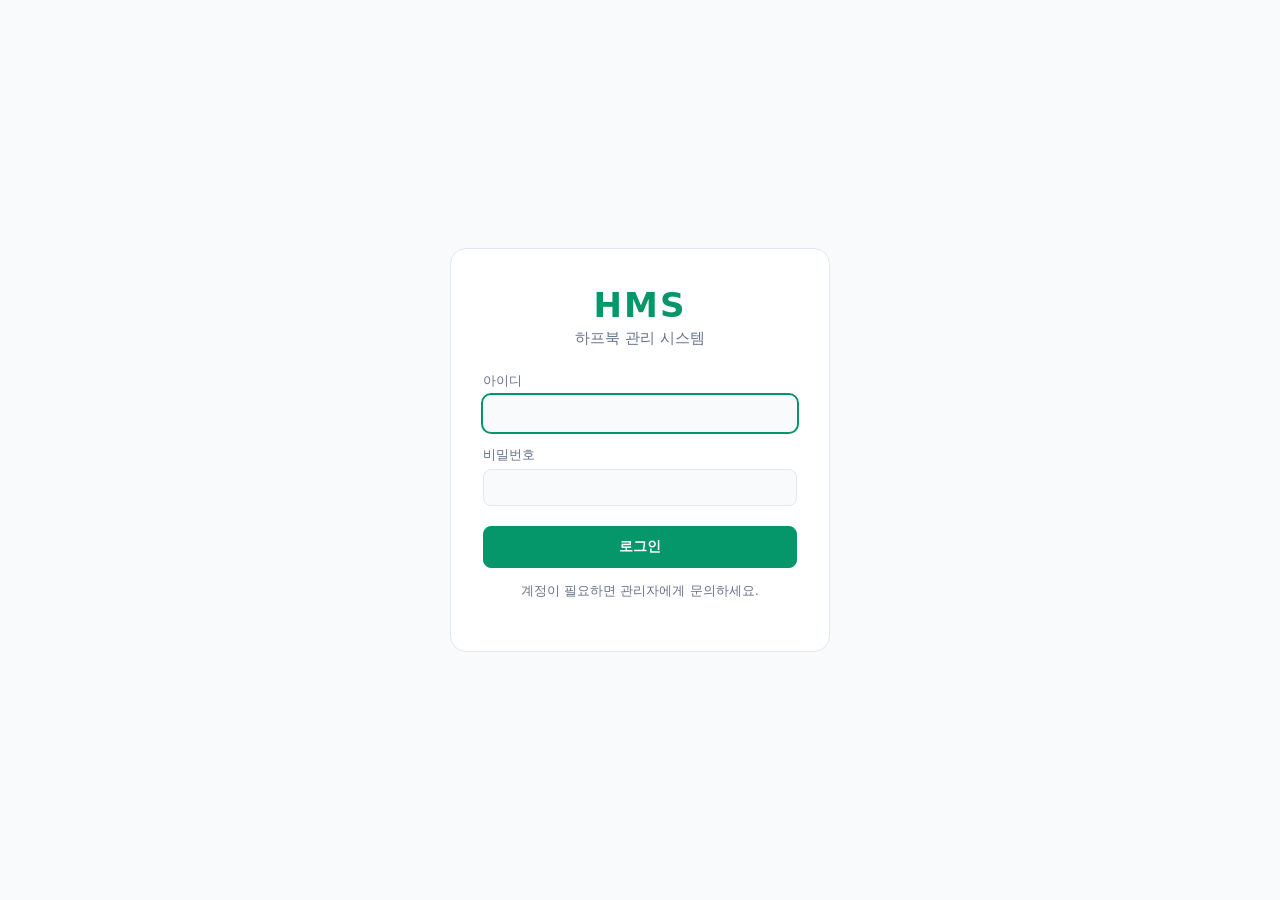
==== static/index.html @ fa66e3a2 "Prepare portfolio repository" ====
<!DOCTYPE html>
<html lang="ko">
<head>
<meta charset="utf-8">
<meta name="viewport" content="width=device-width, initial-scale=1">
<title>HMS — 하프북 관리 시스템</title>
<link rel="stylesheet" href="/static/css/app.css">
</head>
<body>

<!-- 로그인 / 최초 설정 -->
<div id="auth-screen" class="auth-screen hidden">
  <div class="auth-card">
    <div class="auth-brand">HMS</div>
    <div class="auth-sub">하프북 관리 시스템</div>

    <form id="login-form" class="auth-form hidden" autocomplete="off">
      <label>아이디<input type="text" id="login-username" required autocomplete="username"></label>
      <label>비밀번호<input type="password" id="login-password" required autocomplete="current-password"></label>
      <button type="submit" class="btn btn-primary btn-block">로그인</button>
      <p class="auth-hint">계정이 필요하면 관리자에게 문의하세요.</p>
    </form>

    <form id="setup-form" class="auth-form hidden" autocomplete="off">
      <p class="auth-note">최초 실행입니다. <b>관리자 계정</b>을 만들어 주세요.<br>이 계정으로 사용자 생성과 권한 설정을 하게 됩니다.</p>
      <label>관리자 아이디<input type="text" id="setup-username" required minlength="3"></label>
      <label>표시 이름<input type="text" id="setup-displayname" placeholder="예: 대표"></label>
      <label>비밀번호 (8자 이상)<input type="password" id="setup-password" required minlength="8"></label>
      <label>비밀번호 확인<input type="password" id="setup-password2" required minlength="8"></label>
      <button type="submit" class="btn btn-primary btn-block">관리자 계정 생성</button>
    </form>
  </div>
</div>

<!-- 앱 쉘 -->
<div id="app" class="app hidden">
  <!-- 좁은 화면(≤1024px)에서만 보이는 상단 바. PC에서는 CSS가 숨긴다. -->
  <header class="topbar">
    <button id="menu-toggle" class="menu-toggle" aria-label="메뉴 열기" aria-expanded="false">☰</button>
    <span class="tb-brand">HMS</span>
    <span class="tb-title"></span>
    <span class="tb-spacer"></span>
  </header>
  <div class="nav-backdrop" aria-hidden="true"></div>
  <aside class="sidebar">
    <div class="brand">HMS<span>하프북 관리 시스템</span></div>
    <nav id="nav">
      <a href="#" data-view="dashboard" class="active">대시보드</a>
      <a href="#" data-view="purchase">매입</a>
      <a href="#" data-view="orders">주문관리</a>
      <a href="#" data-view="setup">셋팅</a>
      <a href="#" data-view="shipping">배송 / 송장</a>
      <a href="#" data-view="as">A/S</a>
      <a href="#" data-view="reports">리포트</a>
      <a href="#" data-view="settings">설정</a>
    </nav>
    <div class="sidebar-foot">
      <div class="user-chip">
        <div class="user-name" id="chip-name">-</div>
        <div class="user-role" id="chip-role">-</div>
      </div>
      <div class="foot-actions">
        <button id="theme-toggle" class="btn btn-ghost btn-sm" title="다크 모드">◐</button>
        <button id="logout-btn" class="btn btn-ghost btn-sm">로그아웃</button>
      </div>
    </div>
  </aside>
  <main id="main"></main>
</div>

<div id="toasts"></div>
<script src="/static/js/autocomplete.js"></script>
<script src="/static/js/purchase.js"></script>
<script src="/static/js/orders.js"></script>
<script src="/static/js/setup.js"></script>
<script src="/static/js/shipping.js"></script>
<script src="/static/js/as.js"></script>
<script src="/static/js/reports.js"></script>
<script src="/static/js/app.js"></script>
<script src="/static/js/responsive.js"></script>
</body>
</html>
---- static/css/app.css ----
/* HMS — HALFBOOK 디자인 토큰(에메랄드) 기반. 다크모드는 [data-theme="dark"] */
:root {
  --primary: #059669;
  --primary-deep: #006948;
  --primary-soft: rgba(5, 150, 105, 0.10);
  --bg: #f8fafc;
  --surface: #ffffff;
  --border: #e2e8f0;
  --text: #0f172a;
  --text-dim: #64748b;
  --danger: #dc2626;
  --danger-soft: rgba(220, 38, 38, 0.10);
  --blue: #2563eb;
  --blue-soft: rgba(37, 99, 235, 0.10);
  --slate-soft: rgba(100, 116, 139, 0.12);
  --radius: 10px;
  --sidebar-w: 240px;
  font-size: 15px;
}
[data-theme="dark"] {
  --bg: #0b1220;
  --surface: #101a2c;
  --border: #1e2a3f;
  --text: #e6edf6;
  --text-dim: #8fa0b8;
  --primary-soft: rgba(5, 150, 105, 0.18);
}
* { box-sizing: border-box; }
html, body { margin: 0; padding: 0; height: 100%; }
body {
  font-family: "Pretendard", "Inter", "Malgun Gothic", "맑은 고딕", system-ui, sans-serif;
  background: var(--bg); color: var(--text);
}
.hidden { display: none !important; }
button { font: inherit; cursor: pointer; }
input, select, textarea { font: inherit; color: inherit; }

/* ---------- 로그인 ---------- */
.auth-screen { display: flex; align-items: center; justify-content: center; min-height: 100vh; padding: 24px; }
.auth-card {
  width: 380px; max-width: 100%; background: var(--surface);
  border: 1px solid var(--border); border-radius: 16px; padding: 36px 32px;
}
.auth-brand { font-size: 34px; font-weight: 800; letter-spacing: 2px; color: var(--primary); text-align: center; }
.auth-sub { text-align: center; color: var(--text-dim); margin: 4px 0 24px; }
.auth-form label { display: block; margin-bottom: 14px; font-size: 13px; color: var(--text-dim); }
.auth-form input {
  display: block; width: 100%; margin-top: 5px; padding: 10px 12px;
  border: 1px solid var(--border); border-radius: 8px; background: var(--bg);
}
.auth-form input:focus { outline: 2px solid var(--primary); border-color: transparent; }
.auth-hint, .auth-note { font-size: 13px; color: var(--text-dim); text-align: center; line-height: 1.6; }
.auth-note { text-align: left; background: var(--primary-soft); padding: 10px 12px; border-radius: 8px; }

/* ---------- 버튼 ---------- */
.btn {
  border: 1px solid var(--border); background: var(--surface); color: var(--text);
  border-radius: 8px; padding: 8px 14px; font-size: 14px;
}
.btn:hover { border-color: var(--primary); }
.btn-primary { background: var(--primary); border-color: var(--primary); color: #fff; font-weight: 600; }
.btn-primary:hover { background: var(--primary-deep); border-color: var(--primary-deep); }
.btn-danger { background: var(--danger-soft); border-color: transparent; color: var(--danger); }
.btn-ghost { background: transparent; border-color: transparent; color: var(--text-dim); }
.btn-ghost:hover { color: var(--text); border-color: var(--border); }
.btn-sm { padding: 4px 10px; font-size: 13px; }
.btn-block { width: 100%; padding: 11px; margin-top: 6px; }
.btn:disabled { opacity: .5; cursor: not-allowed; }

/* ---------- 쉘 ---------- */
.app { display: flex; min-height: 100vh; }
.sidebar {
  width: var(--sidebar-w); flex: 0 0 var(--sidebar-w);
  background: var(--surface); border-right: 1px solid var(--border);
  display: flex; flex-direction: column; position: sticky; top: 0; height: 100vh;
}
.brand { font-size: 24px; font-weight: 800; letter-spacing: 1px; color: var(--primary); padding: 22px 20px 14px; }
.brand span { display: block; font-size: 12px; font-weight: 500; letter-spacing: 0; color: var(--text-dim); margin-top: 2px; }
#nav { flex: 1; padding: 8px 12px; }
#nav a {
  display: flex; align-items: center; gap: 8px; padding: 10px 12px; margin-bottom: 2px;
  border-radius: 8px; color: var(--text); text-decoration: none; font-size: 14px;
}
#nav a:hover { background: var(--slate-soft); }
#nav a.active { background: var(--primary-soft); color: var(--primary); font-weight: 700; }
#nav a em { margin-left: auto; font-style: normal; font-size: 11px; color: var(--text-dim); background: var(--slate-soft); border-radius: 999px; padding: 2px 8px; }
.sidebar-foot { border-top: 1px solid var(--border); padding: 14px 16px; }
.user-chip .user-name { font-weight: 700; }
.user-chip .user-role { font-size: 12px; color: var(--text-dim); margin-top: 2px; }
.foot-actions { display: flex; gap: 6px; margin-top: 10px; }

main { flex: 1; padding: 28px 32px; min-width: 0; }
.page-title { font-size: 22px; font-weight: 800; margin: 0 0 4px; }
.page-desc { color: var(--text-dim); margin: 0 0 22px; font-size: 14px; }

/* ---------- 카드/placeholder ---------- */
.card {
  background: var(--surface); border: 1px solid var(--border);
  border-radius: var(--radius); padding: 20px 22px; margin-bottom: 18px;
}
.card h3 { margin: 0 0 12px; font-size: 16px; }
.placeholder { text-align: center; padding: 60px 20px; color: var(--text-dim); }
.placeholder .ph-badge {
  display: inline-block; background: var(--primary-soft); color: var(--primary);
  border-radius: 999px; padding: 4px 14px; font-weight: 700; margin-bottom: 12px; font-size: 13px;
}
.kpi-row { display: grid; grid-template-columns: repeat(auto-fit, minmax(180px, 1fr)); gap: 14px; margin-bottom: 20px; }
.kpi {
  background: var(--surface); border: 1px solid var(--border); border-left: 4px solid var(--primary);
  border-radius: var(--radius); padding: 14px 16px;
}
.kpi .kpi-label { font-size: 12px; color: var(--text-dim); }
.kpi .kpi-value { font-size: 20px; font-weight: 800; margin-top: 4px; }
.kpi .kpi-sub { font-size: 12px; color: var(--text-dim); margin-top: 2px; }

/* ---------- 탭 ---------- */
.tabs { display: flex; gap: 4px; border-bottom: 1px solid var(--border); margin-bottom: 18px; flex-wrap: wrap; }
.tabs button {
  border: none; background: none; padding: 10px 14px; color: var(--text-dim);
  border-bottom: 2px solid transparent; font-size: 14px;
}
.tabs button.active { color: var(--primary); border-bottom-color: var(--primary); font-weight: 700; }

/* 보기 전환(하위 탭) — 상위 탭과 확실히 달라 보여야 '어디에 있는지'를 안 잃는다.
   알약형 버튼 묶음. 상위 탭은 밑줄, 여기는 배경으로 구분한다. */
.subtabs {
  display: flex; gap: 4px; flex-wrap: wrap; margin: -6px 0 16px;
  background: var(--slate-soft); border-radius: 10px; padding: 4px;
}
.subtabs button {
  border: none; background: none; padding: 7px 13px; border-radius: 8px;
  color: var(--text-dim); font-size: 13.5px; cursor: pointer;
  display: inline-flex; align-items: center; gap: 6px;
}
.subtabs button:hover { color: var(--text); }
.subtabs button.active {
  background: var(--surface); color: var(--primary); font-weight: 700;
  box-shadow: 0 1px 3px rgba(0, 0, 0, .08);
}
/* 치워야 할 대수 — 0이면 JS가 숨긴다(빈 동그라미가 남으면 일이 있는 줄 안다) */
.subtab-badge {
  background: var(--danger); color: #fff; border-radius: 999px;
  padding: 1px 7px; font-size: 11px; font-weight: 700; line-height: 1.6;
}
.subtab-badge:empty { display: none; }

/* ---------- 테이블 ---------- */
.table-wrap { overflow-x: auto; }
table { width: 100%; border-collapse: collapse; font-size: 14px; }
th, td { text-align: left; padding: 9px 10px; border-bottom: 1px solid var(--border); vertical-align: middle; }
th { font-size: 12px; color: var(--text-dim); font-weight: 600; position: sticky; top: 0; background: var(--surface); }
tr:hover td { background: var(--slate-soft); }
.chip { display: inline-block; border-radius: 999px; padding: 2px 10px; font-size: 12px; font-weight: 600; }
.chip-green { background: var(--primary-soft); color: var(--primary); }
.chip-slate { background: var(--slate-soft); color: var(--text-dim); }
.chip-red { background: var(--danger-soft); color: var(--danger); }
.chip-blue { background: var(--blue-soft); color: var(--blue); }

/* ---------- 폼/편집 패널 ---------- */
.form-grid { display: grid; grid-template-columns: repeat(auto-fit, minmax(220px, 1fr)); gap: 12px 16px; align-items: end; }
.form-grid label, .form-col label { display: block; font-size: 13px; color: var(--text-dim); }
/* select·date·number까지 같은 규격으로 — 타입별로 빠뜨리면 그 칸만 폭·높이가 어긋난다 */
.form-grid input:not([type=checkbox]):not([type=radio]),
.form-grid select,
.form-grid textarea,
.form-col input {
  display: block; width: 100%; margin-top: 4px; padding: 8px 10px; height: 38px;
  border: 1px solid var(--border); border-radius: 8px; background: var(--bg);
  font: inherit; color: inherit; box-sizing: border-box;
}
.form-grid textarea { height: auto; }
.form-grid input:focus, .form-grid select:focus { outline: 2px solid var(--primary); border-color: transparent; }
.form-grid .check-line input { display: inline-block; width: 16px; height: 16px; margin-top: 0; }
.check-line { display: flex; align-items: center; gap: 8px; font-size: 14px; color: var(--text); padding: 4px 0; }
.check-line input { accent-color: var(--primary); width: 16px; height: 16px; }
.menu-perms { display: grid; grid-template-columns: repeat(auto-fit, minmax(260px, 1fr)); gap: 12px; }
.menu-perm-card { border: 1px solid var(--border); border-radius: 10px; padding: 12px 14px; background: var(--bg); }
.menu-perm-card .menu-head { font-size: 15px; }
.menu-perm-card .menu-desc { font-size: 12px; margin: 2px 0 8px 24px; }
.menu-sub { margin-left: 24px; padding-top: 6px; border-top: 1px dashed var(--border); }
.menu-sub .check-line { font-size: 13px; }
.perm-group { margin-bottom: 12px; }
.perm-group .pg-title { font-size: 12px; font-weight: 700; color: var(--text-dim); margin-bottom: 4px; }
.perm-grid { display: grid; grid-template-columns: repeat(auto-fit, minmax(200px, 1fr)); gap: 2px 14px; }
.editor-actions { display: flex; gap: 8px; margin-top: 16px; }
.inline-row { display: flex; gap: 8px; align-items: center; flex-wrap: wrap; margin-bottom: 12px; }
.inline-row input { padding: 8px 10px; border: 1px solid var(--border); border-radius: 8px; background: var(--bg); }
.muted { color: var(--text-dim); font-size: 13px; }

/* ---------- 업무 화면 공통 ---------- */
select { padding: 8px 10px; border: 1px solid var(--border); border-radius: 8px; background: var(--bg); color: inherit; }
.chip-violet { background: rgba(124, 58, 237, 0.12); color: #8b5cf6; }
/* 셋팅 화면의 옵션 칩 — 옵션이 여럿일 때 색으로 구분해 눈에 들어오게 한다
   (대표 요청 2026-07-31: 글자로만 이어 붙이면 무엇을 챙길지 안 보인다). */
.chip-amber { background: rgba(245, 158, 11, 0.14); color: #d97706; }
.chip-teal { background: rgba(13, 148, 136, 0.13); color: #0d9488; }
.chip-pink { background: rgba(219, 39, 119, 0.12); color: #db2777; }
.stage-th, .stage-cell { text-align: center; }
.stage-cell input { width: 18px; height: 18px; accent-color: var(--primary); }
/* 담당자와 체크 시각 — 대표 요청(2026-08-05) "언제 몇시에 누가 체크했는지".
   ★칸 폭을 86px로 넓혀 한국 이름(3~4자)이 안 잘리게 했다.
     행 높이(62px)는 그대로 — 체크박스 18 + 이름 13 + 시각 12 로 맞춘다. */
.stage-by {
  font-size: 11px; color: var(--text); font-weight: 600; line-height: 1.15;
  white-space: nowrap; overflow: hidden; text-overflow: ellipsis; text-align: center;
}
.stage-at {
  font-size: 9.5px; color: var(--text-dim); line-height: 1.15;
  white-space: nowrap; overflow: hidden; text-overflow: ellipsis; text-align: center;
  font-variant-numeric: tabular-nums;
}
.stage-cell { text-align: center; }
.stage-cell .check-line { padding: 0; }
.stage-cell.stage-locked .stage-by { color: var(--danger); font-weight: 700; }
.stage-locked { color: var(--danger); font-weight: 700; }
.timeline .tl-item { border-left: 2px solid var(--border); padding: 2px 0 12px 14px; margin-left: 6px; position: relative; }
.timeline .tl-item::before { content: ""; position: absolute; left: -5px; top: 6px; width: 8px; height: 8px; border-radius: 50%; background: var(--primary); }
.tl-time { font-size: 12px; color: var(--text-dim); }
.tl-detail { font-size: 12px; overflow-wrap: anywhere; }

/* ---------- 자동완성 ---------- */
.ac-wrap { position: relative; }
.ac-list {
  position: absolute; left: 0; right: 0; top: 100%; z-index: 50;
  background: var(--surface); border: 1px solid var(--border); border-radius: 8px;
  box-shadow: 0 6px 18px rgba(0,0,0,.14); max-height: 260px; overflow-y: auto; margin-top: 2px;
}
.ac-item { padding: 7px 10px; font-size: 14px; cursor: pointer; display: flex; align-items: center; gap: 8px; }
.ac-item:hover, .ac-item.active { background: var(--primary-soft); }
.ac-item .ac-tag { margin-left: auto; font-size: 11px; color: var(--text-dim); }
.ac-item mark { background: transparent; color: var(--primary); font-weight: 700; padding: 0; }
.ac-empty { padding: 8px 10px; font-size: 13px; color: var(--text-dim); }

/* ---------- 토스트 ---------- */
#toasts { position: fixed; right: 18px; bottom: 18px; display: flex; flex-direction: column; gap: 8px; z-index: 999; }
.toast {
  background: var(--surface); border: 1px solid var(--border); border-left: 4px solid var(--primary);
  border-radius: 8px; padding: 10px 16px; min-width: 220px; max-width: 360px;
  box-shadow: 0 4px 14px rgba(0,0,0,.12); font-size: 14px; animation: slidein .18s ease-out;
}
.toast.err { border-left-color: var(--danger); }
@keyframes slidein { from { transform: translateY(8px); opacity: 0; } to { transform: none; opacity: 1; } }

/* ================================================================
   반응형 — PC / 태블릿 / 폰
   ----------------------------------------------------------------
   경계선
     > 1024px  PC      : 사이드바 고정. 지금까지의 화면 그대로 둔다.
     ≤ 1024px  태블릿  : 사이드바를 서랍으로 감추고 상단 바를 띄운다.
     ≤ 820px   폰·태블릿 세로 : 표를 카드로 바꿔 옆으로 밀지 않게 한다.

   왜 1024인가: 예전 경계가 760px이라 아이패드 세로(768)가 'PC'로 잡혀
   사이드바에 240px를 뺏기고, 본문 513px 안에 895px짜리 주문표가 들어갔다.
   실제로 재 보고 고친 값이다(2026-07-29).

   ★PC 화면은 이 아래 규칙에 전혀 닿지 않는다 — 매일 쓰는 화면이 바뀌면 안 된다.
   ================================================================ */

/* 일괄 작업바 — 화면 아래에 붙어 따라다닌다.
   목록 위에만 그리면 아래쪽 주문을 체크했을 때 버튼 7개가 화면 밖에 있어 안 보인다. */
/* ★position:sticky는 '원래 자리'를 기준으로 붙는다. 이 바는 표 '위'에 있어서
   bottom:0으로 걸어도 아래에 고정되지 않았고, 40번째 줄을 체크하면 버튼 9개가
   화면 위쪽 밖으로 사라졌다(2026-07-29 전수조사). 화면에 고정(fixed)으로 바꾼다. */
.bulk-dock {
  position: fixed; left: var(--sidebar-w); right: 0; bottom: 0; z-index: 120;
  background: var(--surface); border-top: 1px solid var(--border);
  padding: 0 32px;
  box-shadow: 0 -6px 18px rgba(0, 0, 0, .12);
}
.bulk-dock .inline-row { margin: 8px 0; }
/* 바에 가려 마지막 줄을 못 보는 일이 없게 본문 아래를 띄운다 */
body.has-bulkbar main { padding-bottom: 96px; }
@media (max-width: 1024px) {
  .bulk-dock { left: 0; padding: 0 16px; }   /* 좁은 화면은 사이드바가 서랍이라 전체 폭 */
}
@media (max-width: 480px) { .bulk-dock { padding: 0 12px; } }

/* ---------- 상세 팝업(모달) ----------
   [상세]·[매칭]을 누르면 목록 위에 떠서 보인다. 예전처럼 페이지 맨 아래에 그리면
   긴 목록에서 눌러도 아무 일도 없는 것처럼 보이고, 스크롤로 데려가면 목록을 잃는다. */
.modal-back {
  position: fixed; inset: 0; z-index: 300;
  background: rgba(15, 23, 42, .45);
  display: flex; align-items: flex-start; justify-content: center;
  padding: 32px 16px; overflow-y: auto;
  animation: modalin .14s ease-out;
}
@keyframes modalin { from { opacity: 0; } to { opacity: 1; } }
.in-modal {
  width: 100%; max-width: 900px; margin: auto;
}
/* 패널 안의 카드가 곧 팝업 본체다 — 화면보다 길면 안에서만 스크롤한다 */
.in-modal > .card {
  margin: 0; max-height: calc(100vh - 64px); overflow-y: auto;
  box-shadow: 0 18px 50px rgba(0, 0, 0, .28);
}
.in-modal > .card + .card { margin-top: 14px; }

/* ★팝업으로 뜬 것은 무조건 바탕색을 갖는다.
   수기 주문·엑셀 가져오기처럼 .card 없이 점선 div로만 그린 패널이 있어
   뒤쪽 목록이 그대로 비쳐 글자가 안 읽혔다(대표 지적 2026-07-31).
   개별 화면을 하나씩 고치면 새 팝업을 만들 때 또 빠지므로 여기서 한 번에 보장한다.
   .card 는 위 규칙이 이미 처리하므로 :not(.card) 로 겹치지 않게 한다. */
.in-modal > *:not(.card) {
  background: var(--surface) !important;
  border: 1px solid var(--border) !important;
  border-radius: var(--radius) !important;
  padding: 20px 22px !important;
  margin: 0 !important;
  max-height: calc(100vh - 64px);
  overflow-y: auto;
  box-shadow: 0 18px 50px rgba(0, 0, 0, .28);
}
/* ★안쪽 점선은 건드리지 않는다. 바깥 상자의 점선은 위 !important 가 이미 실선으로
   덮으므로, 여기서 'div[style*=dashed] 전부 없애기' 같은 규칙을 더하면 주문 상세·A/S의
   정상적인 구분선(app.js:679, as.js:278, orders.js:814, purchase.js:87)까지 사라진다. */
body.modal-open { overflow: hidden; }          /* 뒤쪽 목록은 스크롤 잠금 */

@media (max-width: 820px) {
  .modal-back { padding: 12px 10px; }
  .in-modal > .card,
  .in-modal > *:not(.card) { max-height: calc(100vh - 24px); }
}

/* 상단 바 — PC에서는 숨어 있다 */
.topbar { display: none; }
.nav-backdrop { display: none; }

@media (max-width: 1024px) {
  .topbar {
    display: flex; align-items: center; gap: 10px;
    position: sticky; top: 0; z-index: 150;
    height: 54px; padding: 0 12px;
    background: var(--surface); border-bottom: 1px solid var(--border);
  }
  .topbar .tb-title { font-weight: 800; font-size: 16px; }
  .topbar .tb-brand { color: var(--primary); font-weight: 800; letter-spacing: 1px; }
  .topbar .tb-spacer { flex: 1; }
  .menu-toggle {
    width: 42px; height: 42px; border: 1px solid var(--border); border-radius: 10px;
    background: var(--surface); color: var(--text); font-size: 19px; line-height: 1;
  }

  .app { flex-direction: column; }

  /* 사이드바 = 왼쪽에서 밀려 나오는 서랍 */
  .sidebar {
    position: fixed; left: 0; top: 0; bottom: 0;
    width: 270px; max-width: 84vw; flex: none; height: 100vh;
    z-index: 200; transform: translateX(-100%);
    transition: transform .22s ease-out;
    box-shadow: 0 0 32px rgba(0, 0, 0, .18);
    overflow-y: auto;
  }
  body.nav-open .sidebar { transform: none; }
  .nav-backdrop {
    display: block; position: fixed; inset: 0; z-index: 190;
    background: rgba(15, 23, 42, .42);
    opacity: 0; pointer-events: none; transition: opacity .22s;
  }
  body.nav-open .nav-backdrop { opacity: 1; pointer-events: auto; }
  body.nav-open { overflow: hidden; }          /* 서랍 열린 동안 뒷면 스크롤 잠금 */

  main { padding: 18px 16px 40px; }

  /* 손가락으로 누르는 화면 — 작은 표적을 키운다(측정: 셋팅 화면 38개가 32px 미만) */
  .btn { min-height: 38px; }
  .btn-sm { min-height: 34px; padding: 6px 12px; }
  .tabs button { min-height: 42px; }
  .stage-cell input, .check-line input, .form-grid .check-line input {
    width: 22px; height: 22px;
  }
  #nav a { padding: 13px 12px; font-size: 15px; }

  /* iOS는 글자 16px 미만인 칸을 누르면 화면을 확대해 버린다 */
  .form-grid input:not([type=checkbox]):not([type=radio]),
  .form-grid select, .form-grid textarea, .form-col input,
  .inline-row input, .auth-form input, select {
    font-size: 16px;
  }
  .form-grid input:not([type=checkbox]):not([type=radio]),
  .form-grid select, .form-col input { height: 44px; }

  .table-wrap { -webkit-overflow-scrolling: touch; }
}

/* ---------- 표 → 카드 (폰·태블릿 세로) ----------
   표를 옆으로 미는 것은 창고에서 한 손으로 못 쓴다. 한 줄을 카드 한 장으로 세운다.
   칸 이름은 responsive.js가 표 머리글에서 읽어 data-label로 붙여 준다
   (화면을 그리는 JS 8개를 고치지 않으려고 이렇게 했다). */
@media (max-width: 820px) {
  table.resp-card { border: 0; display: block; width: 100%; }
  table.resp-card thead { display: none; }
  /* ★tfoot(합계 줄)도 반드시 함께 세운다. tbody만 카드로 만들면 tfoot이 표 폭을
     그대로 유지해서, 매출대장에서 화면이 262px 옆으로 밀렸다(2026-07-29 확인). */
  table.resp-card tbody,
  table.resp-card tfoot { display: block; width: 100%; }
  table.resp-card tbody tr,
  table.resp-card tfoot tr {
    display: block; background: var(--surface);
    border: 1px solid var(--border); border-radius: 12px;
    padding: 10px 14px; margin-bottom: 10px;
  }
  table.resp-card tfoot tr { border-color: var(--primary); font-weight: 700; }
  table.resp-card tbody tr:hover td { background: none; }
  table.resp-card tbody td,
  table.resp-card tfoot td {
    display: flex; align-items: flex-start; justify-content: space-between; gap: 4px 12px;
    border: 0; padding: 5px 0; text-align: right; font-size: 14px;
    /* 긴 주문번호·상품명이 카드 밖으로 삐져나오지 않게 */
    min-width: 0; overflow-wrap: anywhere; word-break: break-word;
    /* ★줄바꿈을 켠다. 한 줄로 두면 한 칸에 값이 둘 이상일 때(상품명 + 옵션 문구)
       뒤엣것이 옆으로 밀려 잘린다 — 셋팅 담당자가 봐야 할 옵션이 안 보였다. */
    flex-wrap: wrap;
  }
  table.resp-card td > * { max-width: 100%; overflow-wrap: anywhere; }
  /* 값이 여러 조각이면 이름표 다음 줄에 오른쪽 정렬로 쌓는다 */
  table.resp-card td > .muted,
  table.resp-card td > div { flex: 1 1 100%; text-align: right; }
  table.resp-card tbody td::before,
  table.resp-card tfoot td::before {
    content: attr(data-label);
    flex: 0 0 auto; max-width: 40%;
    color: var(--text-dim); font-size: 12px; font-weight: 600;
    text-align: left; padding-top: 2px; white-space: normal;
  }
  /* 머리글이 빈 칸(체크박스·버튼 열)은 이름표 없이, 값만 넓게 */
  table.resp-card td[data-label=""]::before,
  table.resp-card td:not([data-label])::before { content: none; }
  table.resp-card td[data-label=""],
  table.resp-card td:not([data-label]) { justify-content: flex-end; }
  table.resp-card td:empty { display: none; }
  /* 카드 안에서 버튼이 줄바꿈되게 — 3개 이상 붙는 열이 있다 */
  table.resp-card td > .btn { margin: 2px 0 2px 4px; }
  table.resp-card tbody tr td:first-child { padding-top: 0; }

  .kpi-row { grid-template-columns: repeat(auto-fit, minmax(142px, 1fr)); gap: 10px; }
  .kpi { padding: 12px 13px; }
  .kpi .kpi-value { font-size: 18px; }
  .card { padding: 16px 14px; }
  .page-title { font-size: 19px; }
  #toasts { left: 12px; right: 12px; bottom: 12px; }
  .toast { max-width: none; }
  .inline-row { gap: 6px; }
  .inline-row input, .inline-row select { flex: 1 1 160px; min-width: 0; }
  /* 좁은 화면에서 고정 폭 지정이 칸을 넘기지 않게 */
  #main [style*="min-width"] { min-width: 0 !important; }
}

@media (max-width: 480px) {
  main { padding: 14px 12px 40px; }
  .kpi-row { grid-template-columns: 1fr 1fr; }
  .editor-actions { flex-wrap: wrap; }
  .editor-actions .btn { flex: 1 1 auto; }
}

/* ---------- 셋팅 작업보드 (QC 작업 목록) ----------
   대표 결정(2026-08-03): 모든 행을 같은 높이로. 내용이 길다고 행이 두꺼워지면 안 된다.
   원인 실측 — 옵션 글자 수가 중앙 38자에서 최대 137자까지 벌어진다(상품명은 57자로 편차 작음).

   그래서 상품 칸을 '딱 2줄'로 고정한다.
     1줄 = 수량 · 제품코드 · 재고 · 상품명
     2줄 = 스펙 · 옵션 · 메모
   넘치는 글자는 …으로 접고 마우스를 올리면(title) 전부 보인다.
   행 높이가 같아야 목록을 훑을 때 눈이 흔들리지 않는다. */
/* ★고정 레이아웃 — 안 쓰면 내용(nowrap)이 칸 폭을 밀어 표가 화면의 두 배(3187px)가 된다.
   fixed면 아래에 적은 폭이 그대로 지켜지고, 남는 자리는 폭을 안 준 '상품' 칸이 가져간다. */
.setup-table { table-layout: fixed; width: 100%; }
/* 칸 폭은 colgroup으로 정한다. 폭을 안 준 두 번째 칸(상품)이 남는 자리를 전부 가져간다. */
/* ★단계 칸을 넓히면 그만큼 상품 칸이 줄어 옵션 칩이 접히고 행이 다시 들쭉날쭉해진다
   (2026-08-05 실측 62~114px). 다른 칸에서 나눠 덜어 상품 칸 손실을 최소로 잡는다.
   ★2026-08-05 대표: "가로로 너무 빽빽하다" — 재고 칩·상세 버튼이 채널 칸으로 내려가며
     행이 세로로 늘었으므로, 그 높이를 살려 각 칸에 숨통을 텄다.
     수취인은 배송 메시지를 함께 받으므로 크게 넓힌다(주소는 [상세 보기]에만). */
.setup-table .col-chan { width: 176px; }
.setup-table .col-recipient { width: 152px; }
.setup-table .col-assets { width: 206px; }   /* 자산번호 + 스캔칸이 잘렸다(실측 169>152) */
.setup-table .col-stage { width: 80px; }   /* 46px일 때 담당자 이름이 잘렸다 */
.setup-table .col-status { width: 108px; }
/* 표에서 tr의 height는 '최소 높이'로 동작한다 — 옵션이 많으면 그만큼 커지고,
   짧은 주문은 62px로 가지런히 맞는다. */
.setup-rows-fixed tr { height: 76px; }
.setup-rows-fixed td { overflow: hidden; padding: 11px 13px; vertical-align: top; }
/* 여러 줄이 쌓이는 칸만 위 정렬 — 체크·입력 칸은 가운데가 눈에 편하다 */
.setup-rows-fixed td.stage-cell,
.setup-rows-fixed td.setup-assets,
.setup-rows-fixed td.setup-status { vertical-align: middle; }
.setup-rows-fixed td.setup-prod { overflow: visible; }

.setup-prod { /* 폭을 주지 않는다 — fixed 레이아웃에서 남는 자리를 전부 가져간다 */ }
/* 한 줄 = 가로로 나열하고 절대 접지 않는다. 남는 것은 마지막 요소가 …으로 삼킨다 */
.prod-line {
  display: flex; align-items: center; gap: 6px;
  white-space: nowrap; overflow: hidden; line-height: 1.35;
}
.prod-line + .prod-line { margin-top: 3px; }
/* 1줄(수량·코드·메모)은 짧다 — 상품명은 다음 줄에서 칸 전체를 쓴다 */
.prod-meta { gap: 8px; }
.prod-line > * { flex: 0 0 auto; }
.prod-qty { font-size: clamp(13px, 0.95vw, 16px); font-weight: 800; }
.prod-code { font-size: clamp(11.5px, 0.72vw, 13px); font-weight: 700; color: var(--primary); }
/* 상품명·스펙은 남는 자리를 나눠 갖고, 모자라면 자기 안에서 … 처리한다 */
.prod-title, .prod-spec {
  flex: 1 1 auto; min-width: 0;
  overflow: hidden; text-overflow: ellipsis; white-space: nowrap;
}
/* 상품명은 마케팅 문구가 길어 한 줄로는 절반이 잘린다(실측 50건 중 31건).
   ★대표 2026-08-05: "제목이 길어 가로로 넓어지니 두 칸으로 넘겨줘도 된다" —
     세 줄까지 편다(2줄로도 6건이 잘렸다). 그래도 넘치면 …, 마우스를 올리면 전부. */
.prod-title {
  font-size: clamp(12px, 0.85vw, 15px); font-weight: 700; width: 100%;
  white-space: normal; display: -webkit-box; -webkit-line-clamp: 3;
  -webkit-box-orient: vertical; line-height: 1.35;
}
/* 스펙(CPU·RAM·SSD)은 셋팅할 때 실제로 보는 값이라 한 줄에 접으면 쓸모가 준다 —
   실측 50건 중 43건이 잘렸다. 상품명과 같이 두 줄까지 편다. */
.prod-spec {
  font-size: clamp(10.5px, 0.66vw, 12px); color: var(--text-dim); flex-shrink: 2;
  white-space: normal; display: -webkit-box; -webkit-line-clamp: 2;
  -webkit-box-orient: vertical; line-height: 1.4;
}
.setup-prod .chip { font-size: clamp(10px, 0.62vw, 12px); }
/* 옵션 — 필수 정보라 절대 자르지 않는다(대표 지시 2026-08-03).
   자체 줄을 쓰고, 자리가 모자라면 다음 줄로 넘긴다. 그만큼 행이 커져도 된다. */
.setup-opts {
  display: flex; flex-wrap: wrap; gap: 3px; align-items: center;
  margin-top: 2px; white-space: normal;
}
.setup-opts .chip {
  flex: 0 1 auto; max-width: 100%; margin: 0 !important;
  white-space: normal; overflow-wrap: anywhere; line-height: 1.35;
}
/* 상품명 링크 — 누르면 그 쇼핑몰의 상품이 열린다 */
a.prod-title { color: inherit; text-decoration: none; cursor: pointer; }
a.prod-title:hover { color: var(--primary); text-decoration: underline; }
/* 수취인 — 누르면 성함·연락처·주소가 뜬다 */
.link-btn {
  border: 0; background: none; padding: 0; color: var(--text);
  font: inherit; text-align: left; cursor: pointer;
  max-width: 100%; overflow: hidden; text-overflow: ellipsis; white-space: nowrap;
}
.link-btn:hover { color: var(--primary); text-decoration: underline; }

/* 채널 / 주문 — 가로 한 줄 */
.setup-chan { white-space: nowrap; overflow: hidden; line-height: 1.5; }
.setup-chan .chan-no { font-size: clamp(11px, 0.66vw, 12px); color: var(--text-dim); margin-left: 6px; }
/* 나머지 칸도 한 줄로 — '제작 대기'가 두 줄로 접히던 문제 */
.setup-assets { }
.setup-recipient { white-space: nowrap; overflow: hidden; text-overflow: ellipsis; line-height: 1.5; }
/* 배송 메시지 — 작업 전에 봐야 하므로 목록에 둔다. 두 줄까지 펴고, 더 길면 마우스를 올려서 본다 */
.recv-msg {
  margin-top: 4px; font-size: 11.5px; color: var(--text-dim); max-width: 100%;
  overflow: hidden; white-space: normal; line-height: 1.4;
  display: -webkit-box; -webkit-line-clamp: 2; -webkit-box-orient: vertical;
}
.setup-status { white-space: nowrap; }
.setup-status .chip { white-space: nowrap; }

@media (max-width: 1600px) {
  .setup-table .col-chan { width: 182px; }
  .setup-table .col-recipient { width: 140px; }
  .setup-table .col-assets { width: 198px; }
  .setup-table .col-stage { width: 78px; }
  .setup-table .col-status { width: 108px; }
}
@media (max-width: 1360px) {
  .setup-table .col-chan { width: 162px; }
  .setup-table .col-recipient { width: 112px; }
  .setup-table .col-assets { width: 186px; }
  .setup-table .col-stage { width: 70px; }
  .setup-table .col-status { width: 98px; }
}

/* 자산 매칭 칸 — 한 줄. 수량만큼 칸을 늘어놓지 않고 '지금 찍을 칸' 하나만 둔다 */
.as-slots {
  display: flex; gap: 4px; align-items: center;
  white-space: nowrap; overflow: hidden;
}
.as-item { display: inline-flex; align-items: center; gap: 2px; flex: 0 0 auto; }
/* 버튼 여백이 크면 그 행만 한 뼘 두꺼워진다 — 한 줄 높이로 맞춘다 */
.as-slots .btn-sm { padding: 1px 5px; line-height: 1.3; }
.as-slots .as-slot { height: 24px; }
.as-slots .chip { padding: 1px 8px; }
.as-item .chip { margin: 0; }
.as-err {
  display: block; margin-top: 2px; font-size: 11px;
  white-space: nowrap; overflow: hidden; text-overflow: ellipsis; max-width: 100%;
}

/* ---------- 매입 전표 등록 폼 ----------
   대표 지적(2026-08-04): 자산 담기 쪽에 구획이 없어 어디까지가 한 덩어리인지 헷갈린다.
   → 1) 전표 정보 2) 자산 담기 3) 담긴 자산 세 단계로 테두리를 나누고 번호를 붙인다. */
.slip-form {
  border: 1px solid var(--border); border-radius: var(--radius);
  background: var(--surface); padding: 16px 18px; margin: 8px 0;
}
.slip-form .sf-title { margin-bottom: 14px; }
.sf-step {
  border: 1px solid var(--border); border-radius: 10px;
  padding: 14px 16px; margin-bottom: 12px; background: var(--bg);
}
.sf-step-head {
  display: flex; align-items: center; gap: 8px;
  margin: 0 0 10px; font-size: 15px; font-weight: 700;
}
/* 단계 번호 — 순서가 한눈에 보이게 */
.sf-no {
  display: inline-flex; align-items: center; justify-content: center;
  width: 22px; height: 22px; border-radius: 50%;
  background: var(--primary); color: #fff; font-size: 12px; font-weight: 800;
}
.sf-actions { margin-top: 4px; }
/* 사양 묶음 — 접었다 펼 수 있게. 같은 모델을 연달아 담을 땐 값이 남아 그대로 따라간다 */
.sf-spec { margin-top: 10px; border-top: 1px dashed var(--border); padding-top: 8px; }
.sf-spec > summary { cursor: pointer; font-weight: 700; font-size: 14px; }
/* 제품코드 자동완성 목록 — 입력칸 바로 아래에 뜬다 */
.code-list {
  display: none; position: absolute; z-index: 45; left: 0; right: 0; top: 100%;
  max-height: 280px; overflow: auto; background: var(--surface);
  border: 1px solid var(--border); border-radius: 8px;
  box-shadow: 0 6px 18px rgba(0, 0, 0, .18); min-width: 260px;
}
.code-item { padding: 7px 10px; cursor: pointer; border-bottom: 1px solid var(--border); }
.code-item:last-child { border-bottom: none; }
.code-item:hover, .code-item.on { background: var(--slate-soft); }
.code-item .chip { margin-left: 6px; font-size: 11px; }

/* 긴 목록 페이지 넘김 — 표 바로 아래 오른쪽에 붙는다.
   ★한 쪽에 다 들어가면 JS가 아예 안 그린다(빈 막대가 남지 않게). */
.pager {
  display: flex; align-items: center; justify-content: flex-end;
  gap: 6px; margin-top: 10px; flex-wrap: wrap;
}
.pager button { min-width: 34px; padding: 5px 9px; font-size: 13px; }
.pager button:disabled { opacity: .35; cursor: default; }
.pager-at { font-size: 13px; margin: 0 4px; }

/* 자산 상세 맨 위 — 이 자산이 어느 매입 전표로 들어왔는지.
   흐린 글씨로 아래에 묻어 두면 아무도 못 찾는다(2026-08-04 대표 지적). */
.slip-bar {
  display: flex; align-items: center; gap: 8px; flex-wrap: wrap;
  margin: 10px 0 4px; padding: 9px 12px; font-size: 13.5px;
  background: var(--slate-soft); border-radius: 10px;
  border-left: 3px solid var(--primary);
}
.slip-bar .slip-open { font-size: 15px; font-weight: 800; }
.slip-bar-none { border-left-color: var(--border); color: var(--text-dim); }

/* 중복 의심 자산 — 접어 두는 경고 카드 */
.dup-card > summary {
  cursor: pointer; font-size: 15px; list-style: none;
  display: flex; align-items: center; gap: 6px; flex-wrap: wrap;
}
.dup-card > summary::-webkit-details-marker { display: none; }
.dup-card > summary::before { content: "▶"; font-size: 11px; color: var(--text-dim); }
.dup-card[open] > summary::before { content: "▼"; }
/* 자산 합계 ↔ 전표 매입금액 대조 */
#sa-sum { font-size: 14px; }
/* 시리얼 연속 스캔 — 담은 줄 아래에 붙는다 */
.sn-scan {
  margin-top: 10px; padding: 10px 12px;
  border: 1px solid var(--primary); border-radius: 10px;
  background: var(--primary-soft);
}
.sn-list { display: flex; flex-wrap: wrap; gap: 4px; margin-top: 8px; }
.sn-list .chip { margin: 0; }

/* 챙길 옵션 칩 — 누르면 체크된다.
   ★2026-08-03 표를 한 줄로 압축하며 체크박스를 없앴더니, 서버의 '체크해야 제작완료'
     가드에 걸려 쿠팡·카카오 주문이 통째로 막혔다. 칩 자체를 버튼으로 되돌린 것. */
.prep-chip { border: none; cursor: pointer; font: inherit; font-size: 12px; font-weight: 600; }
.prep-chip:disabled { cursor: default; opacity: .7; }
.prep-chip:not(:disabled):hover { filter: brightness(.93); }

/* 셋팅 행 상세 — QC 프로그램(192.168.0.185:3000)과 같은 4칸 구성
   (대표 요청 2026-08-05): 상품 정보 / 결제 정보 / 구매자·배송지 / 처리 이력. */
.setup-chan .chan-stock { margin-top: 5px; display: flex; gap: 5px; flex-wrap: wrap; }
.setup-chan .chan-stock:empty { display: none; }
.setup-chan .chan-more { margin-top: 6px; padding: 3px 10px; font-size: 11.5px; }
.setup-detail > td { background: var(--bg); padding: 14px 16px; }
.setup-detail:hover > td { background: var(--bg); }
.dt-grid { display: grid; grid-template-columns: repeat(auto-fit, minmax(240px, 1fr)); gap: 12px; }
.dt-card {
  background: var(--surface); border: 1px solid var(--border);
  border-radius: 10px; padding: 12px 14px; font-size: 13px;
}
.dt-head {
  font-size: 12px; color: var(--text-dim); font-weight: 700; margin-bottom: 8px;
  display: flex; align-items: center; gap: 6px; justify-content: space-between;
}
.dt-line { display: flex; gap: 8px; padding: 3px 0; align-items: flex-start; }
.dt-k { color: var(--text-dim); font-size: 12px; min-width: 62px; flex: 0 0 62px; }
.dt-v { flex: 1; word-break: break-word; }
/* 처리 이력 — 끝난 단계는 색이 찬 점, 아직인 단계는 빈 점 */
.dt-step { display: flex; gap: 8px; padding: 5px 0; align-items: flex-start; }
.dt-step .dt-dot {
  width: 9px; height: 9px; border-radius: 50%; margin-top: 4px; flex: 0 0 9px;
  border: 2px solid var(--border); background: transparent;
}
.dt-step.on .dt-dot { background: var(--primary); border-color: var(--primary); }
.dt-step.on b { color: var(--primary); }

/* 알림 카드 — '조치가 필요하다'를 알리되 작업을 막지는 않는다 */
.warn-card { border-left: 4px solid var(--amber, #d97706); }

/* 같은 주문이 두 줄인 것 — 출고 처리가 아니라 정리 대상이라 눈에 띄게 구분한다 */
.dup-warn {
  margin-top: 12px; padding: 10px 12px; border-radius: 10px;
  border: 1px solid var(--red, #dc2626); background: var(--red-soft, rgba(220, 38, 38, 0.06));
}

/* 단계 카드 — 눌러서 그 단계만 골라 본다(대표 2026-08-05: "왜 누를 수 없나") */
.kpi-btn {
  cursor: pointer; text-align: left; font: inherit;
  border: 1px solid var(--border); background: var(--surface);
  transition: border-color .12s, box-shadow .12s;
}
.kpi-btn:hover { border-color: var(--primary); }
.kpi-btn.on { border-color: var(--primary); box-shadow: inset 0 0 0 1px var(--primary); }
.kpi-btn.on .kpi-label { color: var(--primary); font-weight: 700; }
.kpi-log .kpi-value { font-size: 16px; color: var(--text-dim); }

/* QC에서는 이미 출고된 건 — 작업하기 전에 눈에 띄어야 한다 */
.chip-amber { background: var(--amber-soft, rgba(217, 119, 6, 0.12)); color: var(--amber, #b45309); }
.qc-shipped-chip { display: block; margin-top: 3px; font-size: 11px; cursor: help; }

/* 출고 마감 담당자 — 상태 칩 아래 한 줄 */
.ship-done { margin-top: 3px; font-size: 11px; color: var(--text-dim); line-height: 1.3; }
.ship-done b { color: var(--text); font-weight: 700; }
.ship-done span { font-size: 10px; font-variant-numeric: tabular-nums; }
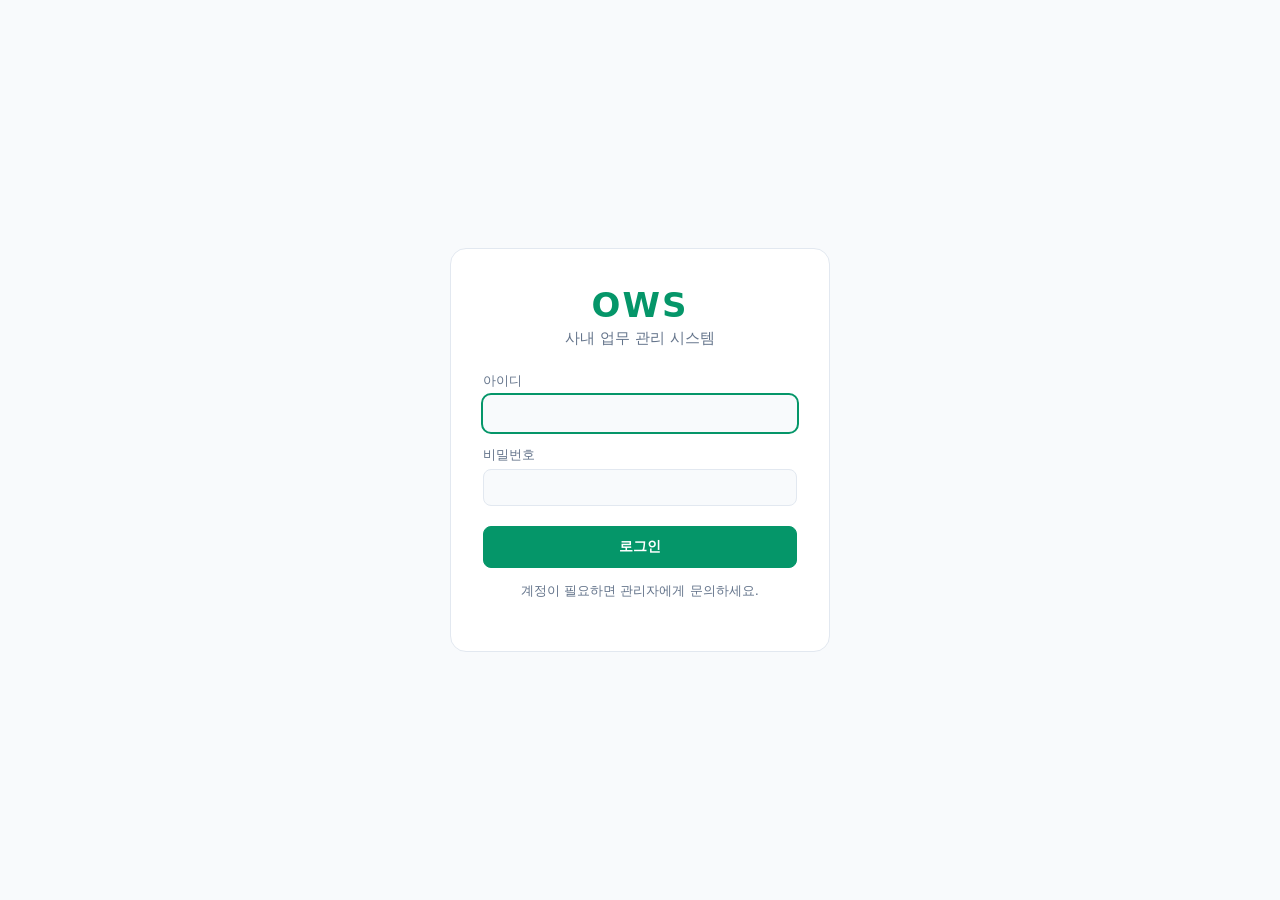
==== commit f2fe8850: "Expand workflow system and add interview demo" ====
--- a/static/index.html
+++ b/static/index.html
@@ -3,16 +3,17 @@
 <head>
 <meta charset="utf-8">
 <meta name="viewport" content="width=device-width, initial-scale=1">
-<title>HMS — 하프북 관리 시스템</title>
+<title>Operations Workflow System</title>
 <link rel="stylesheet" href="/static/css/app.css">
+<link rel="stylesheet" href="/static/css/workload.css">
 </head>
 <body>
 
 <!-- 로그인 / 최초 설정 -->
 <div id="auth-screen" class="auth-screen hidden">
   <div class="auth-card">
-    <div class="auth-brand">HMS</div>
-    <div class="auth-sub">하프북 관리 시스템</div>
+    <div class="auth-brand">OWS</div>
+    <div class="auth-sub">사내 업무 관리 시스템</div>
 
     <form id="login-form" class="auth-form hidden" autocomplete="off">
       <label>아이디<input type="text" id="login-username" required autocomplete="username"></label>
@@ -37,13 +38,18 @@
   <!-- 좁은 화면(≤1024px)에서만 보이는 상단 바. PC에서는 CSS가 숨긴다. -->
   <header class="topbar">
     <button id="menu-toggle" class="menu-toggle" aria-label="메뉴 열기" aria-expanded="false">☰</button>
-    <span class="tb-brand">HMS</span>
+    <span class="tb-brand">OWS</span>
     <span class="tb-title"></span>
     <span class="tb-spacer"></span>
   </header>
   <div class="nav-backdrop" aria-hidden="true"></div>
   <aside class="sidebar">
-    <div class="brand">HMS<span>하프북 관리 시스템</span></div>
+    <div class="brand">OWS<span>사내 업무 관리 시스템</span></div>
+    <!-- 업데이트 내역(2026-08-14 대표) — 작업자가 '뭐가 바뀌었는지'를 여기서 본다.
+         안 본 날짜가 있으면 빨간 점이 붙는다. -->
+    <button id="whatsnew-btn" class="whatsnew-btn" title="최근 바뀐 내용을 봅니다">
+      📋 업데이트 내역<span id="whatsnew-dot" class="whatsnew-dot hidden"></span>
+    </button>
     <nav id="nav">
       <a href="#" data-view="dashboard" class="active">대시보드</a>
       <a href="#" data-view="purchase">매입</a>
@@ -51,13 +57,15 @@
       <a href="#" data-view="setup">셋팅</a>
       <a href="#" data-view="shipping">배송 / 송장</a>
       <a href="#" data-view="as">A/S</a>
-      <a href="#" data-view="reports">리포트</a>
       <a href="#" data-view="settings">설정</a>
     </nav>
     <div class="sidebar-foot">
       <div class="user-chip">
         <div class="user-name" id="chip-name">-</div>
         <div class="user-role" id="chip-role">-</div>
+      </div>
+      <div id="server-health" class="server-health checking" title="OWS 서버와 데이터베이스 상태를 확인 중입니다.">
+        <span class="server-health-dot"></span><span id="server-health-text">OWS 확인 중</span>
       </div>
       <div class="foot-actions">
         <button id="theme-toggle" class="btn btn-ghost btn-sm" title="다크 모드">◐</button>
@@ -76,6 +84,8 @@
 <script src="/static/js/shipping.js"></script>
 <script src="/static/js/as.js"></script>
 <script src="/static/js/reports.js"></script>
+<script src="/static/js/workload.js"></script>
+<script src="/static/js/qr.js"></script>
 <script src="/static/js/app.js"></script>
 <script src="/static/js/responsive.js"></script>
 </body>
--- a/static/css/app.css
+++ b/static/css/app.css
@@ -1,4 +1,4 @@
-/* HMS — HALFBOOK 디자인 토큰(에메랄드) 기반. 다크모드는 [data-theme="dark"] */
+/* OWS — OPERATIONS 디자인 토큰(에메랄드) 기반. 다크모드는 [data-theme="dark"] */
 :root {
   --primary: #059669;
   --primary-deep: #006948;
@@ -76,6 +76,42 @@
 }
 .brand { font-size: 24px; font-weight: 800; letter-spacing: 1px; color: var(--primary); padding: 22px 20px 14px; }
 .brand span { display: block; font-size: 12px; font-weight: 500; letter-spacing: 0; color: var(--text-dim); margin-top: 2px; }
+/* 업데이트 내역 버튼(브랜드 바로 아래, 좌측 상단) — 대표 2026-08-14 */
+.whatsnew-btn {
+  display: flex; align-items: center; gap: 6px; width: calc(100% - 24px);
+  margin: 0 12px 8px; padding: 8px 12px; border-radius: 8px; cursor: pointer;
+  border: 1px solid var(--border); background: var(--slate-soft);
+  color: var(--text); font-size: 13px; font-weight: 600; text-align: left;
+}
+.whatsnew-btn:hover { background: var(--primary-soft); color: var(--primary); }
+.whatsnew-dot {
+  width: 8px; height: 8px; border-radius: 50%; background: var(--danger);
+  margin-left: auto; flex: 0 0 auto;
+}
+/* 업데이트 내역 — 날짜별 카드(RMS와 같은 모양으로 맞춤, 2026-08-17) */
+.wn-day { border: 1px solid var(--border); border-radius: 12px; overflow: hidden; margin: 0 0 12px; }
+.wn-day-head {
+  display: flex; align-items: center; gap: 8px; padding: 8px 12px;
+  background: var(--slate-soft); border-bottom: 1px solid var(--border);
+}
+.wn-day-head b { font-size: 14px; font-weight: 800; }
+.wn-today {
+  font-size: 10.5px; font-weight: 700; padding: 2px 8px; border-radius: 999px;
+  background: var(--primary-soft); color: var(--primary);
+}
+.wn-meta { margin-left: auto; font-size: 11px; color: var(--text-dim); }
+.wn-day ol { margin: 0; padding: 8px 18px 10px 34px; }
+.wn-day li { font-size: 13px; line-height: 1.8; }
+.wn-editor {
+  border: 2px solid var(--primary-soft); border-radius: 12px;
+  padding: 10px 12px; margin-top: 10px; background: var(--bg);
+}
+.wn-editor textarea {
+  width: 100%; margin: 8px 0; padding: 8px 10px; resize: vertical;
+  border: 1px solid var(--border); border-radius: 8px;
+  background: var(--surface); font-family: inherit; font-size: 13px;
+}
+
 #nav { flex: 1; padding: 8px 12px; }
 #nav a {
   display: flex; align-items: center; gap: 8px; padding: 10px 12px; margin-bottom: 2px;
@@ -87,6 +123,20 @@
 .sidebar-foot { border-top: 1px solid var(--border); padding: 14px 16px; }
 .user-chip .user-name { font-weight: 700; }
 .user-chip .user-role { font-size: 12px; color: var(--text-dim); margin-top: 2px; }
+.server-health {
+  display: flex; align-items: center; gap: 7px; margin-top: 10px;
+  font-size: 12px; font-weight: 700; color: var(--text-dim);
+}
+.server-health-dot {
+  width: 8px; height: 8px; flex: 0 0 8px; border-radius: 50%; background: #94a3b8;
+  box-shadow: 0 0 0 3px rgba(148,163,184,.14);
+}
+.server-health.ok { color: #15803d; }
+.server-health.ok .server-health-dot { background: #22c55e; box-shadow: 0 0 0 3px rgba(34,197,94,.16); }
+.server-health.down { color: #b42318; }
+.server-health.down .server-health-dot { background: #ef4444; box-shadow: 0 0 0 3px rgba(239,68,68,.16); }
+.server-health.checking .server-health-dot { animation: server-health-pulse 1.2s ease-in-out infinite; }
+@keyframes server-health-pulse { 50% { opacity: .35; } }
 .foot-actions { display: flex; gap: 6px; margin-top: 10px; }
 
 main { flex: 1; padding: 28px 32px; min-width: 0; }
@@ -150,12 +200,134 @@
 th, td { text-align: left; padding: 9px 10px; border-bottom: 1px solid var(--border); vertical-align: middle; }
 th { font-size: 12px; color: var(--text-dim); font-weight: 600; position: sticky; top: 0; background: var(--surface); }
 tr:hover td { background: var(--slate-soft); }
-.chip { display: inline-block; border-radius: 999px; padding: 2px 10px; font-size: 12px; font-weight: 600; }
+.chip { display: inline-block; border-radius: 999px; padding: 2px 10px; font-size: 12px;
+        font-weight: 600; white-space: nowrap; }
 .chip-green { background: var(--primary-soft); color: var(--primary); }
 .chip-slate { background: var(--slate-soft); color: var(--text-dim); }
 .chip-red { background: var(--danger-soft); color: var(--danger); }
 .chip-blue { background: var(--blue-soft); color: var(--blue); }
 
+/* ---------- 전표 상세 좌측 표(화면을 좌우 반씩 쓴다) ----------
+   ★칸이 좁아지면 표를 찌그러뜨리지 말고 옆으로 밀어 본다. 안 그러면
+     '판매가능'이 한 자씩 세로로 쌓이고 관리번호가 '260813-' / '0014'로 갈린다
+     (대표 지적 2026-08-24). 감싼 .table-wrap 이 이미 overflow-x: auto 다.
+   스펙만 줄바꿈을 허용한다 — 제일 길어서 한 줄로 두면 표가 쓸데없이 넓어진다. */
+.sd-assets th, .sd-assets td { white-space: nowrap; }
+/* 스펙·제품코드만 줄바꿈을 허용해 표 폭을 줄인다. 폭·행높이를 브라우저에서 재 보고
+   고른 값이다 — 머리글까지 줄바꿈을 풀면 넘침은 0이 되지만 행높이가 70→147로 뛴다. */
+.sd-assets td.sd-spec { white-space: normal; min-width: 132px; }
+.sd-assets td.sd-code { white-space: normal; overflow-wrap: anywhere; max-width: 86px; }
+
+/* ---------- 운송장 문구 편집(좌: 종이 모습 · 우: 문구) ----------
+   대표 2026-08-24: "보기 헷갈리고 어렵네. 미리보기가 좌측에 있고 우측에서 문구 넣으면
+   바로 반영되서 보이는 것처럼." 어느 칸을 고치는 중인지 눈으로 알아야 한다. */
+.wb-tmpl { display: flex; gap: 14px; align-items: flex-start; flex-wrap: wrap; }
+.wb-tmpl-pv { flex: 1 1 340px; min-width: 0; }
+.wb-tmpl-ed { flex: 1 1 300px; min-width: 0; }
+/* 견본 운송장 PDF — 실제 인쇄물(123×100mm) 비율 그대로 */
+.wb-pdf { border: 1px solid var(--border); border-radius: 10px; overflow: hidden;
+          background: #fff; aspect-ratio: 123 / 100; }
+.wb-pdf iframe { width: 100%; height: 100%; border: 0; display: block; }
+
+.wb-chips { display: flex; flex-wrap: wrap; gap: 4px; margin-top: 5px; }
+.wb-chips .btn { font-size: 11.5px; padding: 2px 8px; }
+.wb-bad { background: var(--danger-soft); border-radius: 8px; padding: 7px 10px;
+          margin-bottom: 8px; font-size: 12.5px; }
+
+/* ---------- 채널별 색(2026-08-24 대표) — 몰마다 다른 색으로 한눈에 구분 ----------
+   실제 브랜드색 계열을 옅게: 쿠팡=빨강, 카카오=노랑, 네이버=초록, 토스=파랑,
+   11번가=주홍, 고도몰=보라, 롯데온=자주, 지마켓=청록, 옥션=남색, 테무=주황. */
+.ch-godo    { background: rgba(124, 58, 237, .13); color: #7c3aed; }
+.ch-coupang { background: rgba(220, 38, 38, .12);  color: #dc2626; }
+.ch-kakao   { background: rgba(250, 204, 21, .28); color: #92660a; }
+.ch-naver   { background: rgba(3, 199, 90, .15);   color: #059644; }
+.ch-toss    { background: rgba(49, 130, 246, .14); color: #1d6fe0; }
+.ch-st11    { background: rgba(244, 63, 94, .13);  color: #e11d48; }
+.ch-lotte   { background: rgba(190, 24, 93, .12);  color: #be185d; }
+.ch-gmarket { background: rgba(13, 148, 136, .14); color: #0d9488; }
+.ch-auction { background: rgba(67, 56, 202, .13);  color: #4338ca; }
+.ch-temu    { background: rgba(234, 88, 12, .13);  color: #ea580c; }
+.ch-manual  { background: var(--slate-soft);       color: var(--text-dim); }
+.ch-b2b     { background: rgba(124, 58, 237, .16); color: #6d28d9; }
+.order-product-code { display:inline-block; color:#078849; font-weight:800; font-size:12px;
+  letter-spacing:.01em; vertical-align:baseline; }
+
+.setup-memo-chip { border:0; background:var(--danger-soft); color:var(--danger); cursor:pointer;
+  max-width:min(320px, 35vw); overflow:hidden; text-overflow:ellipsis; white-space:nowrap; vertical-align:middle; }
+.setup-memo-chip:hover { filter:brightness(.94); }
+.setup-memo-add { border:1px dashed var(--border); border-radius:999px; padding:2px 8px;
+  background:transparent; color:var(--text-dim); font-size:11px; cursor:pointer; }
+.setup-memo-add:hover { color:var(--primary); border-color:var(--primary); }
+.setup-cancel { display:block; margin:7px auto 0; padding:3px 7px; color:var(--danger);
+  border-color:rgba(220,38,38,.35); background:transparent; font-size:11px; }
+.setup-cancel:hover { background:var(--danger-soft); }
+
+/* ---------- 셋팅 보드 주문 구분선(2026-08-24 대표: "행마다 구분선") ----------
+   행 사이 1px 선만으로는 주문 덩어리가 안 갈라져 보인다 — 주문(본 행)마다 굵은 윗선.
+   상세 펼침 행(.setup-detail)은 제 주문에 붙어 보이도록 선을 긋지 않는다. */
+#setup-rows > tr:not(.setup-detail) > td {
+  border-top: 2px solid rgba(100, 116, 139, .55);
+}
+#setup-rows > tr.setup-detail > td { border-top: 0; }
+
+/* 상품 칸 내부 구분선(2026-08-25 대표: "제품코드·상품명·스펙·옵션 쪽에도 선을 —
+   주문 구분선보다 조금 얇은 걸로 헷갈리지 않게"). 주문 경계는 2px/.55, 여기는 1px/.16. */
+/* ★선택자 순서 주의: 옛 시험이 setup-opts 원 정의를 '첫 등장 + 여는 중괄호'로 잘라
+   읽는다 — 마지막 선택자가 setup-opts 로 끝나면 이 블록이 가로챈다. prod-line 으로 끝낼 것. */
+.setup-prod .prod-line + .setup-opts,
+.setup-prod .setup-opts + .setup-opts,
+.setup-prod .prod-line + .prod-line {
+  border-top: 1px solid rgba(100, 116, 139, .16);
+  padding-top: 3px;
+  margin-top: 3px;
+}
+
+/* ---------- 주문자 정보 수정(2026-08-24 대표: "단색바탕에 구분선으로 깔끔하게") ----------
+   겹치는 카드·그림자·둥근 상자 없이 — 한 가지 바탕에 가는 구분선으로만 섹션을 나눈다. */
+.ct-modal { padding: 0; background: var(--surface); }
+.ct-sec { padding: 14px 18px; border-bottom: 1px solid var(--border); }
+.ct-sec:last-child { border-bottom: 0; }
+.ct-head-sec { display: flex; align-items: center; gap: 10px; font-size: 15px; }
+.ct-row { display: flex; align-items: center; gap: 10px; }
+.ct-row + .ct-row { margin-top: 8px; }
+.ct-k { flex: 0 0 84px; font-size: 13px; color: var(--text-dim); }
+.ct-row input[type="text"] {
+  flex: 1; min-width: 0; padding: 7px 10px;
+  border: 0; border-bottom: 1px solid var(--border); border-radius: 0;
+  background: transparent; font-size: 14px;
+}
+.ct-row input[type="text"]:focus {
+  outline: none; border-bottom-color: var(--primary);
+}
+.ct-hist { margin-top: 8px; }
+.ct-hist-row {
+  display: flex; align-items: center; gap: 10px;
+  padding: 8px 0; border-top: 1px solid var(--border); font-size: 13px;
+}
+.ct-actions { display: flex; justify-content: flex-end; gap: 8px; background: var(--bg); }
+
+/* ---------- 대별 준비 목록(2026-08-24 대표: "들여쓰기와 구분선으로 1대씩") ---------- */
+.setup-units td { padding: 0 13px 8px 13px !important; }
+.units-box {
+  margin-left: 34px;                     /* 들여쓰기 — 본 행에 딸린 목록임이 보이게 */
+  border-left: 3px solid var(--primary);
+  background: var(--bg);
+  border-radius: 0 8px 8px 0;
+}
+.unit-line {
+  display: flex; align-items: center; gap: 8px;
+  padding: 6px 10px;
+  border-bottom: 1px dashed var(--border);   /* 대별 구분선 */
+  font-size: 13px;
+}
+.unit-line:last-child { border-bottom: 0; }
+.unit-no {
+  flex: 0 0 22px; text-align: center; font-weight: 700; font-size: 12px;
+  color: var(--text-dim);
+}
+.unit-prep { margin: 0 0 0 auto; gap: 4px; font-size: 12.5px; white-space: nowrap; }
+
+/* ---------- 폼/편집 패널 ---------- */
 /* ---------- 폼/편집 패널 ---------- */
 .form-grid { display: grid; grid-template-columns: repeat(auto-fit, minmax(220px, 1fr)); gap: 12px 16px; align-items: end; }
 .form-grid label, .form-col label { display: block; font-size: 13px; color: var(--text-dim); }
@@ -289,6 +461,9 @@
 .in-modal {
   width: 100%; max-width: 900px; margin: auto;
 }
+/* ★좌우 5:5로 쓰는 팝업(전표 상세 — 왼쪽 전표·자산 표, 오른쪽 자산 상세)은 넓게 쓴다.
+   900px에 묶여 있으면 5:5가 안 들어가 오른쪽 칸이 아래로 접힌다(대표 지적 2026-08-17). */
+.in-modal.wide { max-width: 1480px; }
 /* 패널 안의 카드가 곧 팝업 본체다 — 화면보다 길면 안에서만 스크롤한다 */
 .in-modal > .card {
   margin: 0; max-height: calc(100vh - 64px); overflow-y: auto;
@@ -414,6 +589,9 @@
     flex-wrap: wrap;
   }
   table.resp-card td > * { max-width: 100%; overflow-wrap: anywhere; }
+  /* ★카드로 세울 때는 한 줄 강제(.sd-assets)를 풀어야 값이 카드 밖으로 안 나간다 */
+  table.sd-assets th, table.sd-assets td,
+  table.sd-assets td.sd-spec, table.sd-assets td.sd-code { white-space: normal; max-width: none; }
   /* 값이 여러 조각이면 이름표 다음 줄에 오른쪽 정렬로 쌓는다 */
   table.resp-card td > .muted,
   table.resp-card td > div { flex: 1 1 100%; text-align: right; }
@@ -466,6 +644,17 @@
 /* ★고정 레이아웃 — 안 쓰면 내용(nowrap)이 칸 폭을 밀어 표가 화면의 두 배(3187px)가 된다.
    fixed면 아래에 적은 폭이 그대로 지켜지고, 남는 자리는 폭을 안 준 '상품' 칸이 가져간다. */
 .setup-table { table-layout: fixed; width: 100%; }
+.setup-tag-filters { margin: 13px 0 15px; display: grid; gap: 8px; }
+.setup-filter-line { display: flex; align-items: center; gap: 7px; flex-wrap: wrap; }
+.setup-filter-label { width: 64px; flex: 0 0 64px; color: var(--text-dim); font-size: 12px; font-weight: 700; }
+.setup-filter-tag {
+  border: 1px solid var(--border); border-radius: 999px; padding: 5px 11px;
+  background: var(--bg); color: var(--text); font: inherit; font-size: 12px; cursor: pointer;
+}
+.setup-filter-tag b { margin-left: 3px; color: var(--text-dim); font-size: 11px; }
+.setup-filter-tag:hover { border-color: var(--primary); }
+.setup-filter-tag.on { background: var(--primary); border-color: var(--primary); color: white; }
+.setup-filter-tag.on b { color: rgba(255,255,255,.82); }
 /* 칸 폭은 colgroup으로 정한다. 폭을 안 준 두 번째 칸(상품)이 남는 자리를 전부 가져간다. */
 /* ★단계 칸을 넓히면 그만큼 상품 칸이 줄어 옵션 칩이 접히고 행이 다시 들쭉날쭉해진다
    (2026-08-05 실측 62~114px). 다른 칸에서 나눠 덜어 상품 칸 손실을 최소로 잡는다.
@@ -476,6 +665,8 @@
 .setup-table .col-recipient { width: 152px; }
 .setup-table .col-assets { width: 206px; }   /* 자산번호 + 스캔칸이 잘렸다(실측 169>152) */
 .setup-table .col-stage { width: 80px; }   /* 46px일 때 담당자 이름이 잘렸다 */
+.setup-table .col-wb { width: 132px; }     /* 송장 + 셋팅라벨 — 상태 칸에 우겨넣으면 잘린다(2026-08-24)
+                                              2026-09-03: 라벨 버튼이 같이 들어가 폭을 넓혔다 */
 .setup-table .col-status { width: 108px; }
 /* 표에서 tr의 height는 '최소 높이'로 동작한다 — 옵션이 많으면 그만큼 커지고,
    짧은 주문은 62px로 가지런히 맞는다. */
@@ -554,6 +745,11 @@
   display: -webkit-box; -webkit-line-clamp: 2; -webkit-box-orient: vertical;
 }
 .setup-status { white-space: nowrap; }
+/* ★송장 칸은 절대 잘리면 안 된다 — 버튼이 안 보이면 없는 기능과 같다 */
+/* 송장 줄과 라벨 버튼이 세로로 두 줄 — 한 줄로 붙이면 104px 칸에서 잘렸다(2026-09-03) */
+.setup-wb { white-space: normal; overflow: visible; }
+.setup-wb .btn { white-space: nowrap; }
+.setup-wb .wb-line { display: inline-flex; align-items: center; gap: 4px; }
 .setup-status .chip { white-space: nowrap; }
 
 @media (max-width: 1600px) {
@@ -561,6 +757,7 @@
   .setup-table .col-recipient { width: 140px; }
   .setup-table .col-assets { width: 198px; }
   .setup-table .col-stage { width: 78px; }
+  .setup-table .col-wb { width: 120px; }
   .setup-table .col-status { width: 108px; }
 }
 @media (max-width: 1360px) {
@@ -624,6 +821,13 @@
 .code-item:last-child { border-bottom: none; }
 .code-item:hover, .code-item.on { background: var(--slate-soft); }
 .code-item .chip { margin-left: 6px; font-size: 11px; }
+/* 맨 윗줄 — 지금 친 코드가 몰에 있는지. 목록을 스크롤해도 안 가려지게 붙여 둔다. */
+.code-head {
+  position: sticky; top: 0; z-index: 1; padding: 6px 10px; font-size: 12px;
+  border-bottom: 1px solid var(--border); background: var(--surface);
+}
+.code-head.ok { color: var(--primary); background: var(--primary-soft); }
+.code-head.warn { color: var(--danger); background: var(--danger-soft); }
 
 /* 긴 목록 페이지 넘김 — 표 바로 아래 오른쪽에 붙는다.
    ★한 쪽에 다 들어가면 JS가 아예 안 그린다(빈 막대가 남지 않게). */
@@ -672,7 +876,7 @@
 .prep-chip:disabled { cursor: default; opacity: .7; }
 .prep-chip:not(:disabled):hover { filter: brightness(.93); }
 
-/* 셋팅 행 상세 — QC 프로그램(192.168.0.185:3000)과 같은 4칸 구성
+/* 셋팅 행 상세 — QC 프로그램(127.0.0.1:3000)과 같은 4칸 구성
    (대표 요청 2026-08-05): 상품 정보 / 결제 정보 / 구매자·배송지 / 처리 이력. */
 .setup-chan .chan-stock { margin-top: 5px; display: flex; gap: 5px; flex-wrap: wrap; }
 .setup-chan .chan-stock:empty { display: none; }
@@ -728,3 +932,168 @@
 .ship-done { margin-top: 3px; font-size: 11px; color: var(--text-dim); line-height: 1.3; }
 .ship-done b { color: var(--text); font-weight: 700; }
 .ship-done span { font-size: 10px; font-variant-numeric: tabular-nums; }
+
+/* 셋팅 본문 보수적 시각 개선 — 기능/마크업 변경 없음 */
+#setup-kpi, #pb-kpi { gap: 14px; margin-bottom: 20px; }
+#setup-kpi .kpi, #pb-kpi .kpi { min-height: 78px; padding: 15px 17px; border-radius: 12px; }
+#setup-kpi .kpi-label, #pb-kpi .kpi-label { margin-bottom: 7px; }
+.setup-table { border-collapse: separate; border-spacing: 0; }
+.setup-table thead th {
+  padding: 13px 12px; font-size: 12px; color: var(--text-dim);
+  background: var(--surface); border-bottom: 1px solid var(--border);
+}
+.setup-rows-fixed tr { height: 96px; }
+.setup-rows-fixed td { padding: 14px 12px; }
+.setup-rows-fixed tr:has(.stage-cell input[data-stage="preparing"]:checked) {
+  background: rgba(245, 158, 11, .035);
+}
+.setup-rows-fixed tr:has(.stage-cell input[data-stage="production"]:checked) {
+  background: rgba(34, 197, 94, .055);
+}
+.setup-rows-fixed tr:has(.stage-cell input[data-stage="softwareInspection"]:checked) {
+  background: rgba(59, 130, 246, .045);
+}
+.setup-table .stage-cell { padding-left: 9px; padding-right: 9px; }
+.setup-table .stage-cell::before {
+  content: ""; display: block; position: absolute; left: 7px; top: 18px; bottom: 18px;
+  width: 3px; border-radius: 3px; background: rgba(148, 163, 184, .38);
+}
+.setup-table .stage-cell { position: relative; }
+.setup-table .stage-cell:has(input[data-stage="preparing"]:checked)::before { background: #f59e0b; }
+.setup-table .stage-cell:has(input[data-stage="production"]:checked)::before { background: #22c55e; }
+.setup-table .stage-cell:has(input[data-stage="softwareInspection"]:checked)::before { background: #3b82f6; }
+.setup-table .stage-cell input { width: 17px; height: 17px; }
+.setup-table .stage-by { margin-top: 5px; }
+.setup-table .stage-at { margin-top: 2px; }
+.setup-assets .as-slots {
+  padding: 7px 8px; border: 1px solid var(--border); border-radius: 8px; background: var(--bg);
+}
+
+
+/* A/S 현황(2026-09-02) — 분포 막대와 2단 배치. 좁은 화면에서는 한 줄로 접힌다. */
+.as-grid2 { display: grid; grid-template-columns: 1fr 1fr; gap: 12px; }
+@media (max-width: 900px) { .as-grid2 { grid-template-columns: 1fr; } }
+.as-bars { display: flex; flex-direction: column; gap: 6px; }
+.as-bar-row { display: flex; align-items: center; gap: 8px; font-size: 13px; }
+.as-bar-k { flex: 0 0 120px; overflow: hidden; text-overflow: ellipsis; white-space: nowrap; }
+.as-bar-t { flex: 1; background: var(--line, #e5e7eb); border-radius: 4px; height: 14px; }
+.as-bar-t > i { display: block; height: 100%; border-radius: 4px; background: var(--primary); }
+.as-bar-n { flex: 0 0 92px; text-align: right; color: var(--text-dim, #6b7280); }
+
+
+/* 자산 매칭 경고(2026-09-03) — 주문 제품과 다른 자산이 붙었을 때 그 행 아래 줄 */
+tr.asset-warn-row > td.asset-warn {
+  background: #fef3c7; color: #92400e; font-size: 13px; padding: 8px 12px;
+  border-left: 3px solid #f59e0b;
+}
+tr.asset-warn-row .asset-warn-x { margin-top: 6px; }
+
+
+/* ───────────── A/S 접수·상세 팝업 (2026-09-03 대표, 3차 정리)
+   대표 요구: "좌/우로 깔끔하게 나눠서. FHD 기준으로 깔끔히 보이되 화면 크기에 따라 조절되게."
+   ★2차(자동 배치 grid)는 오른쪽 위가 통째로 빈 구멍이 됐다 — 카드 높이가 제각각인데
+     자동 배치에 맡겼기 때문이다. 이제 화면(as.js)이 카드를 왼쪽/오른쪽 두 기둥(.as-dcol)에
+     직접 담고, 여기서는 그 두 기둥을 나란히 세우기만 한다. 구멍이 생길 수 없다.
+   ★폭은 픽셀로 못 박지 않는다 — min(원하는폭, 화면비율)이라 작은 화면에서 저절로 줄고,
+     기둥은 좁아지면 위아래로 쌓인다(FHD 1920 → 접수 1120 / 상세 1440). */
+
+/* ① 접수 폼 — 짧은 폼이라 1400px는 너무 넓다(가운데가 텅 빈다) */
+#as-form.as-wide-form.in-modal {
+  width: min(1120px, 96vw); max-width: min(1120px, 96vw);
+}
+#as-form.as-wide-form.in-modal > div { margin: 0; }
+.as-form2 {
+  display: grid; grid-template-columns: 1fr 1fr; gap: 16px 28px;
+  margin-top: 12px; align-items: start;
+}
+.as-fcol { min-width: 0; }        /* grid 칸이 안쪽 입력칸 때문에 넘치지 않게 */
+.as-fcol-h {
+  margin: 0 0 10px; padding-bottom: 6px; font-size: 13.5px; font-weight: 700;
+  color: var(--text-dim); border-bottom: 1px solid var(--border);
+}
+.as-fl { display: block; margin-top: 12px; font-size: 13px; }
+/* 한 기둥 안에서는 입력칸을 2개까지만 — 더 잘게 쪼개면 글씨보다 칸이 작아진다 */
+.as-form2 .form-grid { grid-template-columns: repeat(auto-fit, minmax(150px, 1fr)); }
+/* 좁은 화면(태블릿 세로·노트북 분할 화면)에서는 두 기둥을 위아래로 쌓는다 —
+   억지로 좌우를 유지하면 입력칸이 글씨보다 좁아진다 */
+@media (max-width: 900px) {
+  .as-form2 { grid-template-columns: 1fr; gap: 10px; }
+  .as-fcol-h { margin-top: 6px; }
+}
+
+/* ② 상세 — 왼쪽 기둥(기본 정보·과거) / 오른쪽 기둥(수리 내역·문자·이력) */
+.as-wide-form.in-modal {
+  width: min(1440px, 96vw); max-width: min(1440px, 96vw);
+  max-height: 92vh; overflow: auto;
+}
+@media (min-width: 1100px) {
+  #as-detail.as-wide-form.in-modal {
+    display: grid; grid-template-columns: 1fr 1fr; gap: 16px; align-items: start;
+  }
+}
+/* .in-modal > *:not(.card) 가 기둥까지 흰 상자로 만들어 버리므로 여기서 되돌린다 */
+#as-detail.as-wide-form.in-modal > .as-dcol {
+  background: none !important; border: 0 !important; padding: 0 !important;
+  box-shadow: none !important; max-height: none !important; overflow: visible !important;
+  display: flex; flex-direction: column; gap: 16px; min-width: 0;
+}
+/* 카드마다 스크롤 막대가 생기면 어디를 굴리는지 알 수 없다 — 팝업 하나만 굴린다 */
+#as-detail.as-wide-form.in-modal .card {
+  margin: 0; max-height: none; overflow: visible;
+}
+#as-detail.as-wide-form.in-modal .form-grid {
+  grid-template-columns: repeat(auto-fit, minmax(190px, 1fr));
+}
+
+/* ③ 결제 줄 — 유상 건에만. 안 받았으면 눈에 띄고, 받았으면 조용해진다 */
+.as-payline {
+  display: flex; flex-wrap: wrap; align-items: center; gap: 8px;
+  margin-top: 12px; padding: 10px 12px; border-radius: 8px;
+  background: var(--amber-soft, rgba(217, 119, 6, .12));
+  border: 1px solid var(--amber, #d97706);
+}
+.as-payline.is-paid {
+  background: var(--primary-soft); border-color: var(--primary);
+}
+
+/* ───────────── 🚦 A/S 진행 보드(2026-09-03 대표 "담당자가 현황 파악이 되도록") ───────────── */
+.as-board {
+  display: grid; grid-template-columns: repeat(auto-fit, minmax(148px, 1fr));
+  gap: 10px; margin-bottom: 16px;
+}
+.as-bcard {
+  display: flex; flex-direction: column; align-items: flex-start; gap: 2px;
+  padding: 11px 13px; border: 1px solid var(--border); border-radius: var(--radius);
+  background: var(--surface); color: var(--text); cursor: pointer; text-align: left;
+  font: inherit; transition: border-color .12s, box-shadow .12s;
+}
+.as-bcard:hover { border-color: var(--primary); }
+.as-bcard.on { border-color: var(--primary); box-shadow: inset 0 0 0 2px var(--primary); }
+.as-bcard-l {
+  font-size: 12.5px; color: var(--text-dim);
+  white-space: nowrap; overflow: hidden; text-overflow: ellipsis; max-width: 100%;
+}
+.as-bcard-n { font-size: 22px; font-weight: 800; line-height: 1.2; }
+/* 사람이 손을 대야 움직이는 칸(입고 완료·결제 전)은 숫자가 있으면 색으로 부른다 */
+.as-bcard.hot .as-bcard-n { color: var(--danger); }
+.as-board-tb td { vertical-align: top; }
+.as-board-tb .as-symcell { max-width: 280px; }
+.as-board-tb .as-symcell > div {
+  overflow: hidden; text-overflow: ellipsis; white-space: nowrap;
+}
+.as-parcel { display: flex; flex-direction: column; align-items: flex-start; gap: 3px; }
+.as-parcel .chip { margin: 0; }
+.as-bact { white-space: nowrap; }
+/* 기한을 넘긴 줄은 왼쪽에 빨간 띠 — 표를 훑을 때 먼저 눈에 걸린다 */
+.as-board-tb tr.as-late > td:first-child { box-shadow: inset 3px 0 0 var(--danger); }
+
+/* 고른 줄 표시 — 셋팅·작업 실적에서 담당자 줄을 누르면 그 줄만 살짝 밝아진다 */
+tr.row-on > td { background: var(--primary-soft); }
+tr.row-on > td:first-child { box-shadow: inset 3px 0 0 var(--primary); }
+
+/* ───────────── 🏠 A/S 대시보드(2026-09-07 대표 개편) ───────────── */
+.as-dash-cols { display: grid; grid-template-columns: 1fr 1fr; gap: 14px; }
+@media (max-width: 900px) { .as-dash-cols { grid-template-columns: 1fr; } }
+.as-dash-cols .timeline { max-height: 360px; overflow: auto; }
+/* 수리 내역 요약 줄 — 표를 넓히지 않게 한 줄로 자른다(전체는 title 로) */
+.as-board-tb .as-workline { overflow: hidden; text-overflow: ellipsis; white-space: nowrap; max-width: 280px; }
--- a/static/css/workload.css
+++ b/static/css/workload.css
@@ -0,0 +1,6 @@
+.workload-panel{padding:0;overflow:hidden}.workload-heading{display:flex;align-items:flex-end;justify-content:space-between;gap:18px;padding:18px}.workload-heading h2,.workload-heading h3{margin:3px 0 0}.workload-eyebrow{color:var(--text-dim);font-size:10px;font-weight:800;letter-spacing:.12em}.workload-filter{display:flex;align-items:flex-end;gap:8px;flex-wrap:wrap}.workload-filter label,.workload-worker-filter{display:grid;gap:4px;color:var(--text-dim);font-size:11px;font-weight:700}.workload-filter input,.workload-worker-filter select{padding:8px 10px;border:1px solid var(--border);border-radius:8px;background:var(--bg);color:var(--text)}
+.workload-summary{margin:0;padding:12px 18px;border-block:1px solid var(--border);color:var(--text-dim);background:var(--bg);font-size:12px;font-weight:700}.workload-cards{display:grid;grid-template-columns:repeat(auto-fit,minmax(230px,1fr));gap:12px;padding:18px}.workload-cards:empty{display:none}.workload-card{padding:15px;border:1px solid var(--border);border-radius:10px;background:var(--surface);color:var(--text);text-align:left;cursor:pointer;box-shadow:var(--shadow)}.workload-card:hover{border-color:var(--primary);transform:translateY(-1px)}.workload-card.is-selected{border-color:var(--primary);box-shadow:inset 3px 0 0 var(--primary)}.workload-card-head{display:flex;align-items:center;justify-content:space-between;gap:10px}.workload-card h3,.workload-card p{margin:0}.workload-card-head strong{color:var(--primary);font-size:18px}.workload-card p{margin-top:4px;color:var(--text-dim);font-size:11px}.workload-card dl{display:grid;gap:6px;margin:12px 0 0}.workload-card dl div{display:flex;justify-content:space-between;padding-top:6px;border-top:1px solid var(--border)}.workload-card dt{color:var(--text-dim);font-size:11px}.workload-card dd{margin:0;font-size:11px;font-weight:800}
+.workload-production-detail{margin:0 18px 18px;border:1px solid var(--border);border-radius:10px;overflow:hidden}.workload-production-detail .table-wrap{margin:0 16px 16px}.workload-stage-tags{display:flex;gap:7px;padding:0 18px 14px}.workload-stage-tags button,.work-stage-tag{border:0;border-radius:999px;padding:5px 11px;background:var(--slate-soft);color:var(--text-dim);font-size:11px;font-weight:750}.workload-stage-tags button{cursor:pointer}.workload-stage-tags button.is-active{background:var(--primary);color:#fff}.work-stage-tag--production{color:#175cd3;background:#eff8ff}.work-stage-tag--inspection{color:#067647;background:#ecfdf3}.work-stage-tag--shipping{color:#b54708;background:#fffaeb}.workload-production-table{min-width:1050px}.workload-meta{font-size:11px;margin-top:3px}.workload-empty{margin:18px;padding:24px;border:1px dashed var(--border);border-radius:10px;color:var(--text-dim);text-align:center}@media(max-width:760px){.workload-heading{align-items:stretch;flex-direction:column}.workload-filter label{flex:1}.workload-filter input{width:100%}}
+
+.workload-card-groups{display:grid;grid-template-columns:1fr 1fr;gap:9px;margin-top:12px}.workload-card-group{min-width:0;padding:9px;border:1px solid var(--border);border-radius:8px;background:var(--bg)}.workload-card-group--setup{border-top:3px solid var(--primary)}.workload-card-group--prebuild{border-top:3px solid #7f56d9}.workload-card-group h4{display:flex;justify-content:space-between;gap:6px;margin:0;font-size:12px}.workload-card-group h4 b{color:var(--text);font-size:12px}.workload-card-group--prebuild h4 span{color:#6941c6}.workload-card-group dl{margin-top:7px}.workload-card-group dl div{gap:6px}.workload-card-group dt{white-space:normal}.workload-card-group dd{white-space:nowrap}@media(max-width:520px){.workload-card-groups{grid-template-columns:1fr}}
+.work-stage-tag--prebuildProduction,.work-stage-tag--prebuildInspection{color:#6941c6;background:#f4f3ff}.work-stage-tag--specChange{color:#b54708;background:#fffaeb}
